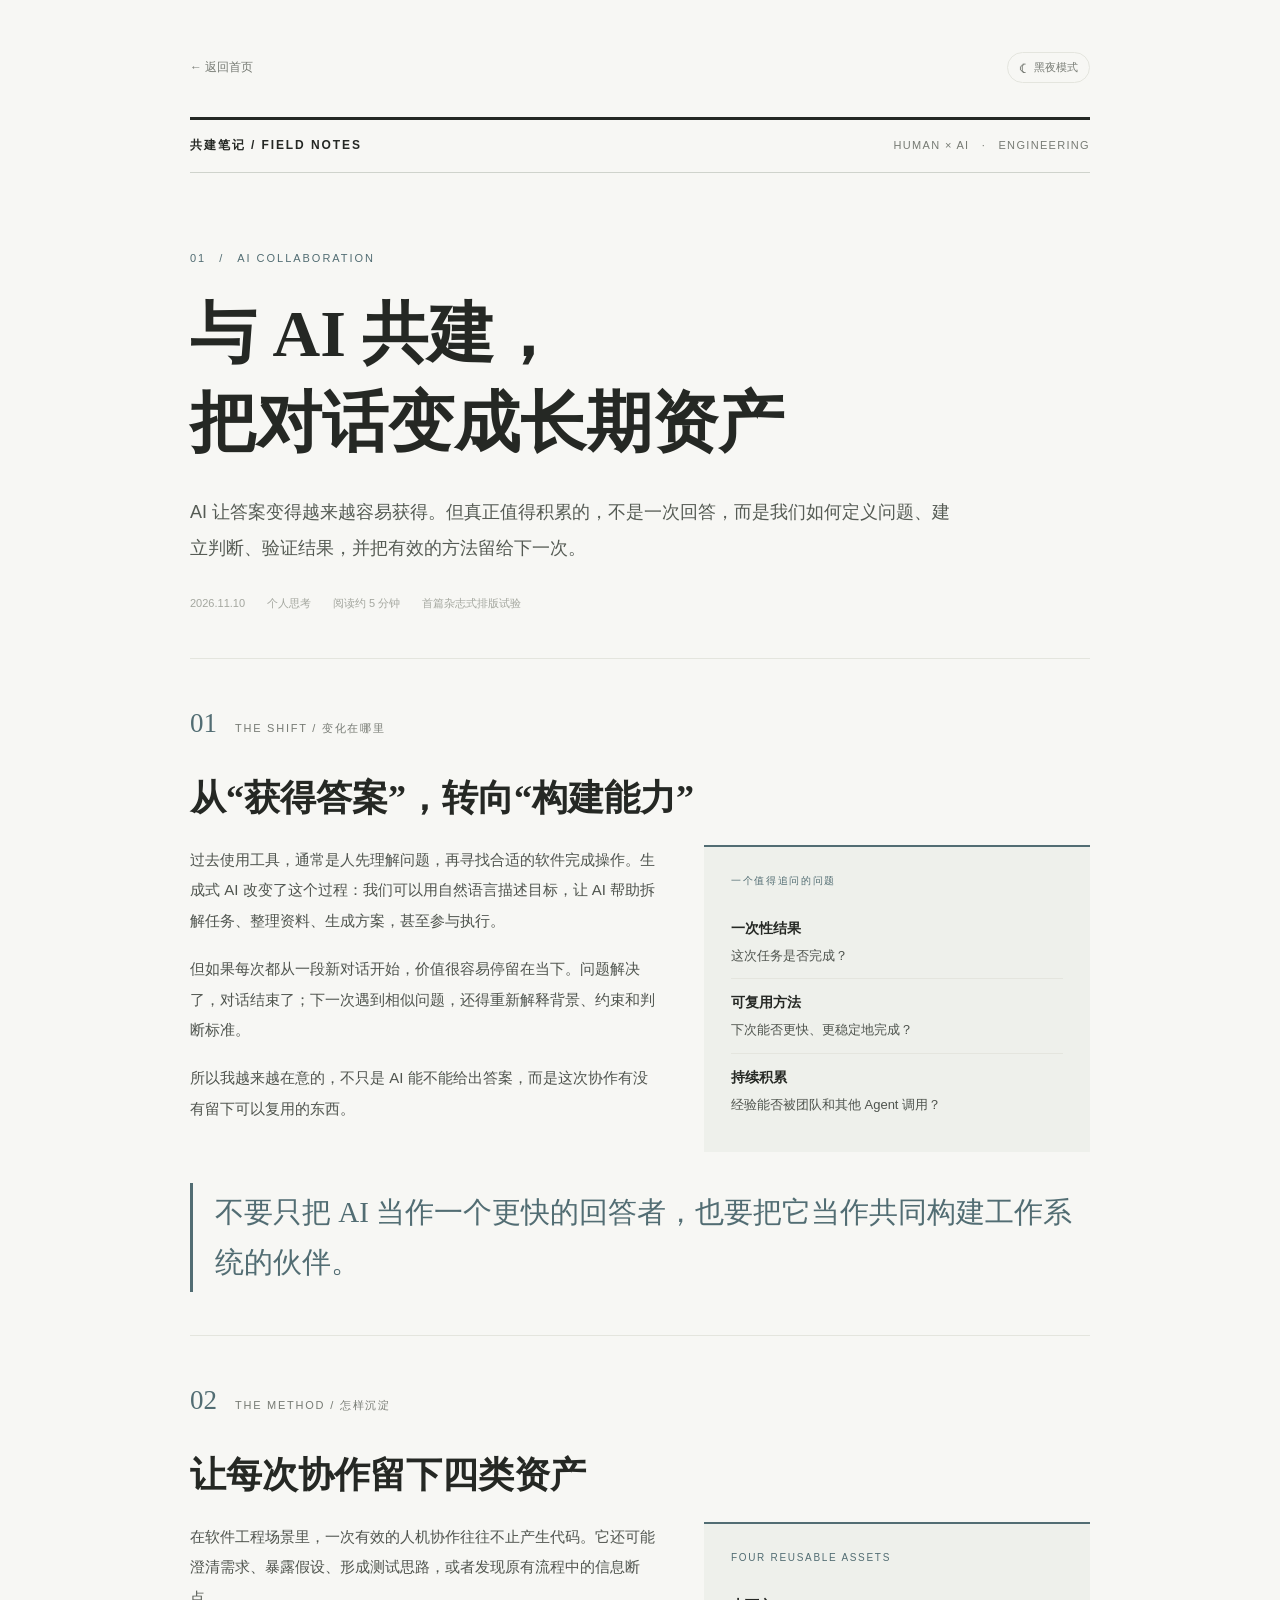
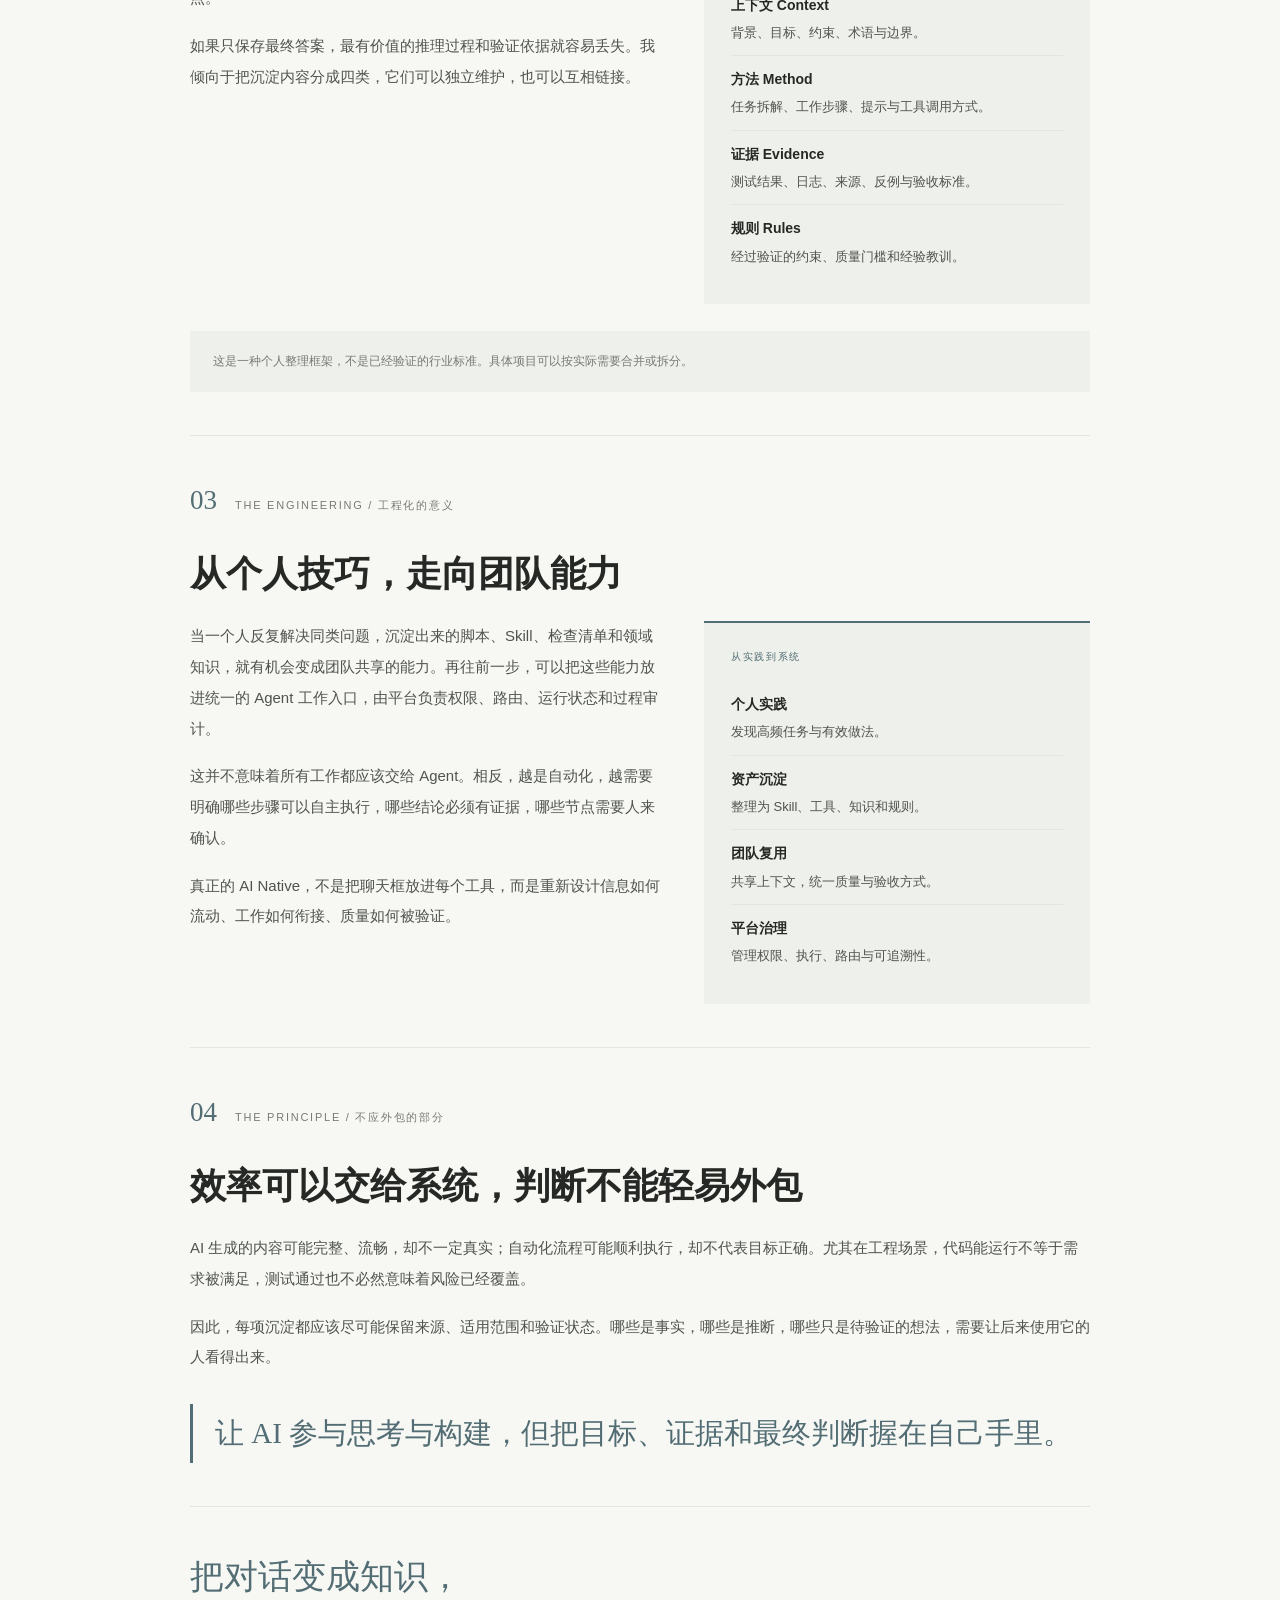
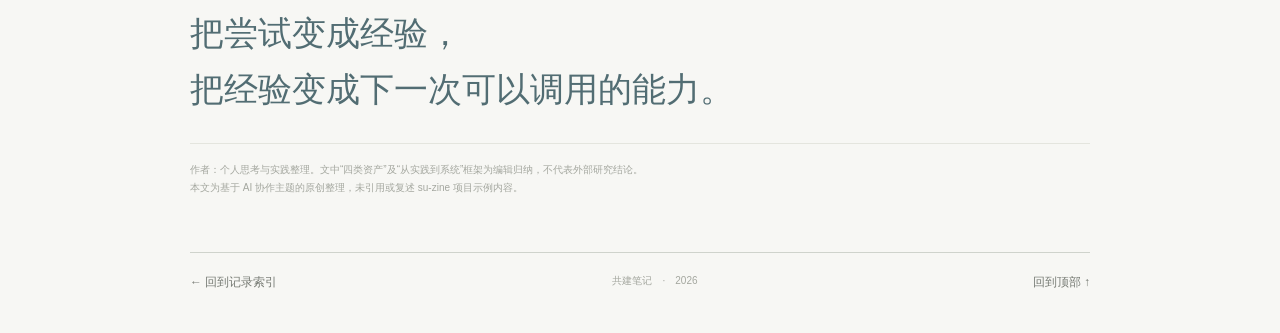
==== notes/2026-11-10-ai-collaboration-as-assets.html @ 243e5dc9 "Publish editorial article on AI collaboration as reusable assets" ====
<!doctype html>
<html lang="zh-CN">
<head>
  <meta charset="utf-8">
  <meta name="viewport" content="width=device-width, initial-scale=1">
  <meta name="theme-color" content="#f7f7f4">
  <script src="../assets/theme.js"></script>
  <meta name="description" content="一次关于 AI 共建的思考：如何把即时对话变成可复用的知识、方法与工程资产。">
  <title>与 AI 共建：把对话变成长期资产 · 共建笔记</title>
  <link rel="stylesheet" href="../assets/site.css">
</head>
<body>
  <div class="zine-article-shell">
    <header class="article-header">
      <a class="back-link" href="../index.html">← 返回首页</a>
      <button class="theme-toggle" type="button" data-theme-toggle aria-label="切换到黑夜模式" aria-pressed="false" title="切换到黑夜模式">
        <span class="theme-toggle-icon" aria-hidden="true">☾</span>
        <span class="theme-toggle-label">黑夜模式</span>
      </button>
    </header>

    <div class="zine-masthead">
      <strong>共建笔记 / FIELD NOTES</strong>
      <span>HUMAN × AI　·　ENGINEERING</span>
    </div>

    <main>
      <header class="zine-hero">
        <p class="zine-kicker">01　/　AI COLLABORATION</p>
        <h1>与 AI 共建，<br>把对话变成长期资产</h1>
        <p class="zine-deck">AI 让答案变得越来越容易获得。但真正值得积累的，不是一次回答，而是我们如何定义问题、建立判断、验证结果，并把有效的方法留给下一次。</p>
        <div class="zine-meta">
          <time datetime="2026-11-10">2026.11.10</time>
          <span>个人思考</span>
          <span>阅读约 5 分钟</span>
          <span>首篇杂志式排版试验</span>
        </div>
      </header>

      <article>
        <section class="zine-section">
          <div class="zine-section-head">
            <span class="zine-section-no">01</span>
            <span class="zine-section-label">THE SHIFT / 变化在哪里</span>
          </div>
          <h2>从“获得答案”，转向“构建能力”</h2>
          <div class="zine-columns">
            <div class="zine-copy">
              <p>过去使用工具，通常是人先理解问题，再寻找合适的软件完成操作。生成式 AI 改变了这个过程：我们可以用自然语言描述目标，让 AI 帮助拆解任务、整理资料、生成方案，甚至参与执行。</p>
              <p>但如果每次都从一段新对话开始，价值很容易停留在当下。问题解决了，对话结束了；下一次遇到相似问题，还得重新解释背景、约束和判断标准。</p>
              <p>所以我越来越在意的，不只是 AI 能不能给出答案，而是这次协作有没有留下可以复用的东西。</p>
            </div>
            <aside class="zine-panel">
              <p class="zine-panel-label">一个值得追问的问题</p>
              <ul>
                <li><strong>一次性结果</strong>这次任务是否完成？</li>
                <li><strong>可复用方法</strong>下次能否更快、更稳定地完成？</li>
                <li><strong>持续积累</strong>经验能否被团队和其他 Agent 调用？</li>
              </ul>
            </aside>
          </div>
          <blockquote class="zine-quote">不要只把 AI 当作一个更快的回答者，也要把它当作共同构建工作系统的伙伴。</blockquote>
        </section>

        <section class="zine-section">
          <div class="zine-section-head">
            <span class="zine-section-no">02</span>
            <span class="zine-section-label">THE METHOD / 怎样沉淀</span>
          </div>
          <h2>让每次协作留下四类资产</h2>
          <div class="zine-columns">
            <div class="zine-copy">
              <p>在软件工程场景里，一次有效的人机协作往往不止产生代码。它还可能澄清需求、暴露假设、形成测试思路，或者发现原有流程中的信息断点。</p>
              <p>如果只保存最终答案，最有价值的推理过程和验证依据就容易丢失。我倾向于把沉淀内容分成四类，它们可以独立维护，也可以互相链接。</p>
            </div>
            <aside class="zine-panel">
              <p class="zine-panel-label">FOUR REUSABLE ASSETS</p>
              <ul>
                <li><strong>上下文 Context</strong>背景、目标、约束、术语与边界。</li>
                <li><strong>方法 Method</strong>任务拆解、工作步骤、提示与工具调用方式。</li>
                <li><strong>证据 Evidence</strong>测试结果、日志、来源、反例与验收标准。</li>
                <li><strong>规则 Rules</strong>经过验证的约束、质量门槛和经验教训。</li>
              </ul>
            </aside>
          </div>
          <p class="zine-note">这是一种个人整理框架，不是已经验证的行业标准。具体项目可以按实际需要合并或拆分。</p>
        </section>

        <section class="zine-section">
          <div class="zine-section-head">
            <span class="zine-section-no">03</span>
            <span class="zine-section-label">THE ENGINEERING / 工程化的意义</span>
          </div>
          <h2>从个人技巧，走向团队能力</h2>
          <div class="zine-columns">
            <div class="zine-copy">
              <p>当一个人反复解决同类问题，沉淀出来的脚本、Skill、检查清单和领域知识，就有机会变成团队共享的能力。再往前一步，可以把这些能力放进统一的 Agent 工作入口，由平台负责权限、路由、运行状态和过程审计。</p>
              <p>这并不意味着所有工作都应该交给 Agent。相反，越是自动化，越需要明确哪些步骤可以自主执行，哪些结论必须有证据，哪些节点需要人来确认。</p>
              <p>真正的 AI Native，不是把聊天框放进每个工具，而是重新设计信息如何流动、工作如何衔接、质量如何被验证。</p>
            </div>
            <aside class="zine-panel">
              <p class="zine-panel-label">从实践到系统</p>
              <ul>
                <li><strong>个人实践</strong>发现高频任务与有效做法。</li>
                <li><strong>资产沉淀</strong>整理为 Skill、工具、知识和规则。</li>
                <li><strong>团队复用</strong>共享上下文，统一质量与验收方式。</li>
                <li><strong>平台治理</strong>管理权限、执行、路由与可追溯性。</li>
              </ul>
            </aside>
          </div>
        </section>

        <section class="zine-section">
          <div class="zine-section-head">
            <span class="zine-section-no">04</span>
            <span class="zine-section-label">THE PRINCIPLE / 不应外包的部分</span>
          </div>
          <h2>效率可以交给系统，判断不能轻易外包</h2>
          <div class="zine-copy">
            <p>AI 生成的内容可能完整、流畅，却不一定真实；自动化流程可能顺利执行，却不代表目标正确。尤其在工程场景，代码能运行不等于需求被满足，测试通过也不必然意味着风险已经覆盖。</p>
            <p>因此，每项沉淀都应该尽可能保留来源、适用范围和验证状态。哪些是事实，哪些是推断，哪些只是待验证的想法，需要让后来使用它的人看得出来。</p>
          </div>
          <blockquote class="zine-quote">让 AI 参与思考与构建，但把目标、证据和最终判断握在自己手里。</blockquote>
        </section>
      </article>

      <section class="zine-closing">
        <p>把对话变成知识，<br>把尝试变成经验，<br>把经验变成下一次可以调用的能力。</p>
        <div class="zine-source">作者：个人思考与实践整理。文中“四类资产”及“从实践到系统”框架为编辑归纳，不代表外部研究结论。<br>本文为基于 AI 协作主题的原创整理，未引用或复述 su-zine 项目示例内容。</div>
      </section>
    </main>

    <footer class="zine-footer">
      <a class="back-link" href="../index.html">← 回到记录索引</a>
      <span>共建笔记　·　2026</span>
      <a class="back-link" href="#top" onclick="window.scrollTo({top:0,behavior:'smooth'}); return false;">回到顶部 ↑</a>
    </footer>
  </div>
</body>
</html>
---- assets/site.css ----
:root {
  color-scheme: light;
  --paper: #f7f7f4;
  --ink: #252824;
  --muted: #777b74;
  --faint: #a4a79f;
  --line: #e4e5de;
  --accent: #526d73;
  --accent-soft: #e9efed;
  --surface-soft: #eef0eb;
  --body-copy: #4f544e;
  --lead-copy: #555b54;
  --quote-copy: #626a63;
  --code-bg: #eceee9;
  --rule-accent: #aeb7b2;
  --soft-rule: #cfd3cc;
  --hover-surface: rgba(255, 255, 255, .45);
  --serif: "Iowan Old Style", "Baskerville", "Times New Roman", "Songti SC", "STSong", serif;
  --sans: -apple-system, BlinkMacSystemFont, "Segoe UI", "PingFang SC", "Hiragino Sans GB", "Microsoft YaHei", sans-serif;
}
:root[data-theme="dark"] {
  color-scheme: dark;
  --paper: #171b19;
  --ink: #e5e9e3;
  --muted: #a0a9a1;
  --faint: #79837b;
  --line: #343d37;
  --accent: #9bb8b3;
  --accent-soft: #263733;
  --surface-soft: #202824;
  --body-copy: #c3cbc3;
  --lead-copy: #cbd2cb;
  --quote-copy: #aeb9b0;
  --code-bg: #29312b;
  --rule-accent: #60766e;
  --soft-rule: #414b44;
  --hover-surface: rgba(255, 255, 255, .035);
}
* { box-sizing: border-box; }
html { scroll-behavior: smooth; }
body {
  margin: 0;
  background: var(--paper);
  color: var(--ink);
  font-family: var(--sans);
  font-size: 15px;
  line-height: 1.8;
  -webkit-font-smoothing: antialiased;
  transition: background-color .22s ease, color .22s ease;
}
a { color: inherit; text-decoration: none; }
a:focus-visible, button:focus-visible { outline: 2px solid var(--accent); outline-offset: 4px; }
.page-shell { width: min(100% - 56px, 1040px); margin: 0 auto; }
.site-header {
  height: 82px;
  display: flex;
  align-items: center;
  justify-content: space-between;
  border-bottom: 1px solid var(--line);
}
.wordmark { display: inline-flex; align-items: center; gap: 11px; font-size: 14px; font-weight: 600; letter-spacing: .08em; }
.wordmark-mark { width: 9px; height: 9px; border-radius: 50%; background: var(--accent); display: inline-block; }
.site-nav { display: flex; align-items: center; gap: 28px; color: var(--muted); font-size: 13px; }
.site-nav a, .site-footer a { transition: color .2s ease; }
.site-nav a:hover, .site-footer a:hover { color: var(--accent); }
.theme-toggle {
  display: inline-flex;
  align-items: center;
  gap: 7px;
  padding: 7px 11px;
  border: 1px solid var(--line);
  border-radius: 999px;
  background: transparent;
  color: var(--muted);
  font: inherit;
  font-size: 11px;
  line-height: 1.2;
  white-space: nowrap;
  cursor: pointer;
  transition: border-color .2s ease, color .2s ease, background-color .2s ease;
}
.theme-toggle:hover { border-color: var(--accent); color: var(--accent); }
.theme-toggle-icon { font-size: 15px; line-height: 1; }
.hero { min-height: 510px; padding: 112px 0 88px; position: relative; }
.eyebrow { margin: 0 0 20px; color: var(--accent); font-size: 10px; font-weight: 650; letter-spacing: .2em; line-height: 1.5; }
.eyebrow span { padding: 0 5px; color: var(--faint); }
.hero h1 {
  margin: 0;
  font-family: var(--serif);
  font-size: clamp(42px, 6.1vw, 68px);
  font-weight: 400;
  letter-spacing: -.045em;
  line-height: 1.28;
}
.hero-copy { margin: 28px 0 24px; color: var(--muted); font-size: 14px; line-height: 2.1; }
.text-link { display: inline-flex; gap: 12px; align-items: center; padding-bottom: 4px; border-bottom: 1px solid var(--rule-accent); font-size: 12px; color: var(--accent); }
.text-link span { font-size: 15px; transition: transform .2s ease; }
.text-link:hover span { transform: translateY(3px); }
.hero-index { position: absolute; right: 2px; bottom: 84px; display: flex; align-items: center; gap: 12px; color: var(--faint); font-size: 10px; letter-spacing: .12em; }
.hero-index-line { width: 54px; height: 1px; background: var(--soft-rule); }
.section-block { padding: 74px 0 84px; border-top: 1px solid var(--line); }
.section-heading { display: flex; justify-content: space-between; align-items: end; margin-bottom: 35px; }
.section-heading .eyebrow { margin-bottom: 9px; }
.section-heading h2 { margin: 0; font-family: var(--serif); font-weight: 400; font-size: 31px; letter-spacing: -.025em; }
.section-note { margin: 0 0 3px; color: var(--muted); font-size: 12px; line-height: 1.9; text-align: right; }
.topic-grid { display: grid; grid-template-columns: repeat(4, 1fr); border-top: 1px solid var(--line); border-bottom: 1px solid var(--line); }
.topic-card { min-height: 198px; padding: 23px 22px 20px 0; }
.topic-card + .topic-card { padding-left: 22px; border-left: 1px solid var(--line); }
.topic-number { color: var(--faint); font-size: 10px; letter-spacing: .12em; }
.topic-card h3 { margin: 24px 0 9px; font-family: var(--serif); font-size: 21px; font-weight: 400; letter-spacing: -.02em; }
.topic-card p { min-height: 48px; margin: 0; color: var(--muted); font-size: 12px; line-height: 1.85; }
.topic-caption { display: inline-block; margin-top: 17px; color: var(--accent); font-size: 10px; letter-spacing: .04em; }
.journal-section { padding-top: 74px; }
.section-count { margin-bottom: 7px; color: var(--faint); font-size: 10px; letter-spacing: .16em; }
.writing-list { border-top: 1px solid var(--line); }
.writing-item { display: grid; grid-template-columns: 130px 1fr 100px 20px; align-items: center; gap: 20px; min-height: 91px; border-bottom: 1px solid var(--line); transition: padding .2s ease, background .2s ease; }
.writing-item:hover { padding-left: 10px; background: var(--hover-surface); }
.writing-date { color: var(--faint); font-size: 11px; letter-spacing: .08em; }
.writing-main { display: flex; flex-direction: column; gap: 3px; }
.writing-title { font-family: var(--serif); font-size: 19px; }
.writing-excerpt { color: var(--muted); font-size: 11px; }
.writing-tag { justify-self: start; padding: 3px 9px; border-radius: 2px; background: var(--accent-soft); color: var(--accent); font-size: 10px; }
.writing-arrow { color: var(--faint); font-size: 16px; text-align: right; }
.list-footnote { margin: 18px 0 0; color: var(--faint); font-size: 11px; }
.about-block { margin: 16px 0 78px; padding: 55px 7%; background: var(--surface-soft); text-align: center; }
.about-block .eyebrow { margin-bottom: 22px; }
.about-statement { margin: 0; font-family: var(--serif); font-size: clamp(25px, 3.5vw, 36px); line-height: 1.55; letter-spacing: -.025em; }
.about-copy { margin: 17px auto 0; max-width: 460px; color: var(--muted); font-size: 12px; }
.site-footer { display: flex; justify-content: space-between; align-items: center; min-height: 74px; border-top: 1px solid var(--line); color: var(--faint); font-size: 10px; letter-spacing: .04em; }
.article-shell { width: min(100% - 48px, 720px); margin: 0 auto; }
.article-header { display: flex; align-items: center; justify-content: space-between; padding: 52px 0 0; }
.back-link { color: var(--muted); font-size: 12px; }
.back-link:hover { color: var(--accent); }
.article-heading { padding: 90px 0 48px; border-bottom: 1px solid var(--line); }
.article-heading .eyebrow { margin-bottom: 17px; }
.article-heading h1 { margin: 0; font-family: var(--serif); font-size: clamp(36px, 6vw, 52px); font-weight: 400; line-height: 1.3; letter-spacing: -.04em; }
.article-meta { display: flex; gap: 18px; margin-top: 22px; color: var(--faint); font-size: 11px; }
.article-lead { margin: 38px 0 42px; color: var(--lead-copy); font-size: 17px; line-height: 2; }
.prose { padding-bottom: 90px; }
.prose h2 { margin: 46px 0 15px; font-family: var(--serif); font-size: 25px; font-weight: 400; }
.prose h3 { margin: 32px 0 12px; font-size: 16px; font-weight: 600; }
.prose p { margin: 0 0 19px; color: var(--body-copy); font-size: 14px; line-height: 2.05; }
.prose blockquote { margin: 30px 0; padding: 4px 0 4px 20px; border-left: 2px solid var(--rule-accent); color: var(--quote-copy); font-family: var(--serif); font-size: 19px; line-height: 1.8; }
.prose ul { padding-left: 1.3em; color: var(--body-copy); }
.prose li { padding-left: 4px; margin: 8px 0; font-size: 14px; line-height: 1.9; }
.prose a { color: var(--accent); text-decoration: underline; text-underline-offset: 3px; }
.prose code { padding: 2px 5px; background: var(--code-bg); border-radius: 3px; font-size: .9em; }
.article-footer { padding: 22px 0 45px; border-top: 1px solid var(--line); color: var(--faint); font-size: 11px; }
@media (max-width: 720px) {
  .page-shell { width: min(100% - 40px, 560px); }
  .site-header { height: 70px; }
  .site-nav { gap: 14px; font-size: 12px; }
  .theme-toggle { padding: 6px 9px; }
  .hero { min-height: 470px; padding: 100px 0 75px; }
  .hero h1 { font-size: clamp(40px, 10vw, 58px); }
  .hero-index { bottom: 40px; }
  .section-block { padding: 60px 0 65px; }
  .topic-grid { grid-template-columns: repeat(2, 1fr); }
  .topic-card { min-height: 180px; padding: 20px 15px 20px 0; }
  .topic-card + .topic-card { padding-left: 15px; }
  .topic-card:nth-child(3) { padding-left: 0; border-left: 0; border-top: 1px solid var(--line); }
  .topic-card:nth-child(4) { border-top: 1px solid var(--line); }
  .topic-card h3 { margin-top: 18px; font-size: 19px; }
  .topic-card p { min-height: 60px; }
  .writing-item { grid-template-columns: 78px 1fr 18px; gap: 12px; padding: 15px 0; }
  .writing-tag { display: none; }
  .writing-title { font-size: 17px; }
  .writing-excerpt { font-size: 10px; }
  .about-block { margin: 8px 0 55px; padding: 42px 18px; }
  .site-footer { gap: 12px; flex-wrap: wrap; padding: 18px 0; }
  .article-shell { width: min(100% - 40px, 560px); }
  .article-heading { padding: 70px 0 36px; }
  .article-lead { font-size: 15px; }
}
@media (max-width: 390px) {
  .site-nav { gap: 10px; }
  .wordmark { font-size: 13px; }
  .theme-toggle-label { display: none; }
  .desktop-break { display: none; }
}
@media (prefers-reduced-motion: reduce) {
  html { scroll-behavior: auto; }
  *, *::before, *::after { transition-duration: .01ms !important; }
}


/* Editorial zine article layout — adapted from the su-zine visual language. */
.zine-article-shell { width: min(100% - 48px, 900px); margin: 0 auto; }
.zine-masthead {
  display:flex; justify-content:space-between; align-items:center; gap:20px;
  border-top:3px solid var(--ink); border-bottom:1px solid var(--soft-rule);
  padding:15px 0; margin-top:34px; color:var(--muted);
  font-size:11px; letter-spacing:.12em;
}
.zine-masthead strong { color:var(--ink); font-size:12px; letter-spacing:.16em; }
.zine-hero { padding:76px 0 44px; border-bottom:1px solid var(--line); }
.zine-kicker { margin:0 0 22px; color:var(--accent); font-size:11px; letter-spacing:.18em; }
.zine-hero h1 {
  max-width:820px; margin:0; color:var(--ink);
  font-family:var(--serif); font-size:clamp(39px,6.4vw,66px);
  font-weight:700; line-height:1.34; letter-spacing:0;
}
.zine-deck { max-width:760px; margin:27px 0 0; color:var(--lead-copy); font-size:18px; line-height:2; }
.zine-meta { display:flex; flex-wrap:wrap; gap:12px 22px; margin-top:28px; color:var(--faint); font-size:11px; }
.zine-section { padding:40px 0 43px; border-bottom:1px solid var(--line); }
.zine-section-head { display:flex; align-items:baseline; gap:18px; margin-bottom:23px; }
.zine-section-no { color:var(--accent); font-family:var(--serif); font-size:27px; }
.zine-section-label { color:var(--muted); font-size:11px; letter-spacing:.16em; }
.zine-section h2 { margin:0 0 20px; color:var(--ink); font-family:var(--serif); font-size:clamp(26px,3.4vw,36px); font-weight:700; line-height:1.5; }
.zine-columns { display:grid; grid-template-columns:1.1fr .9fr; gap:42px; align-items:start; }
.zine-copy p { margin:0 0 17px; color:var(--body-copy); font-size:15px; line-height:2.05; }
.zine-panel { padding:25px 27px; background:var(--surface-soft); border-top:2px solid var(--accent); }
.zine-panel-label { margin:0 0 15px; color:var(--accent); font-size:10px; letter-spacing:.17em; }
.zine-panel ul { margin:0; padding:0; list-style:none; }
.zine-panel li { padding:11px 0; border-top:1px solid var(--line); color:var(--body-copy); font-size:13px; line-height:1.8; }
.zine-panel li:first-child { border-top:0; }
.zine-panel li strong { display:block; margin-bottom:3px; color:var(--ink); font-size:14px; font-weight:600; }
.zine-quote { margin:31px 0 0; padding:5px 0 5px 22px; border-left:3px solid var(--accent); color:var(--accent); font-family:var(--serif); font-size:clamp(22px,3vw,29px); line-height:1.7; }
.zine-note { margin:27px 0 0; padding:19px 23px; background:var(--surface-soft); color:var(--muted); font-size:12px; line-height:1.9; }
.zine-closing { padding:42px 0 55px; }
.zine-closing p { max-width:760px; margin:0; color:var(--accent); font-family:var(--serif); font-size:clamp(24px,3.5vw,34px); line-height:1.65; }
.zine-source { margin-top:25px; padding-top:17px; border-top:1px solid var(--line); color:var(--faint); font-size:10px; line-height:1.8; }
.zine-footer { display:flex; justify-content:space-between; gap:20px; padding:19px 0 40px; border-top:1px solid var(--soft-rule); color:var(--faint); font-size:10px; }
:root[data-theme="dark"] .zine-panel { background:#202824; }
@media (max-width:720px) {
  .zine-article-shell { width:min(100% - 40px,560px); }
  .zine-masthead { margin-top:20px; }
  .zine-hero { padding:57px 0 34px; }
  .zine-deck { font-size:16px; }
  .zine-section { padding:31px 0 34px; }
  .zine-columns { grid-template-columns:1fr; gap:14px; }
  .zine-panel { padding:20px; }
  .zine-footer { flex-wrap:wrap; }
}
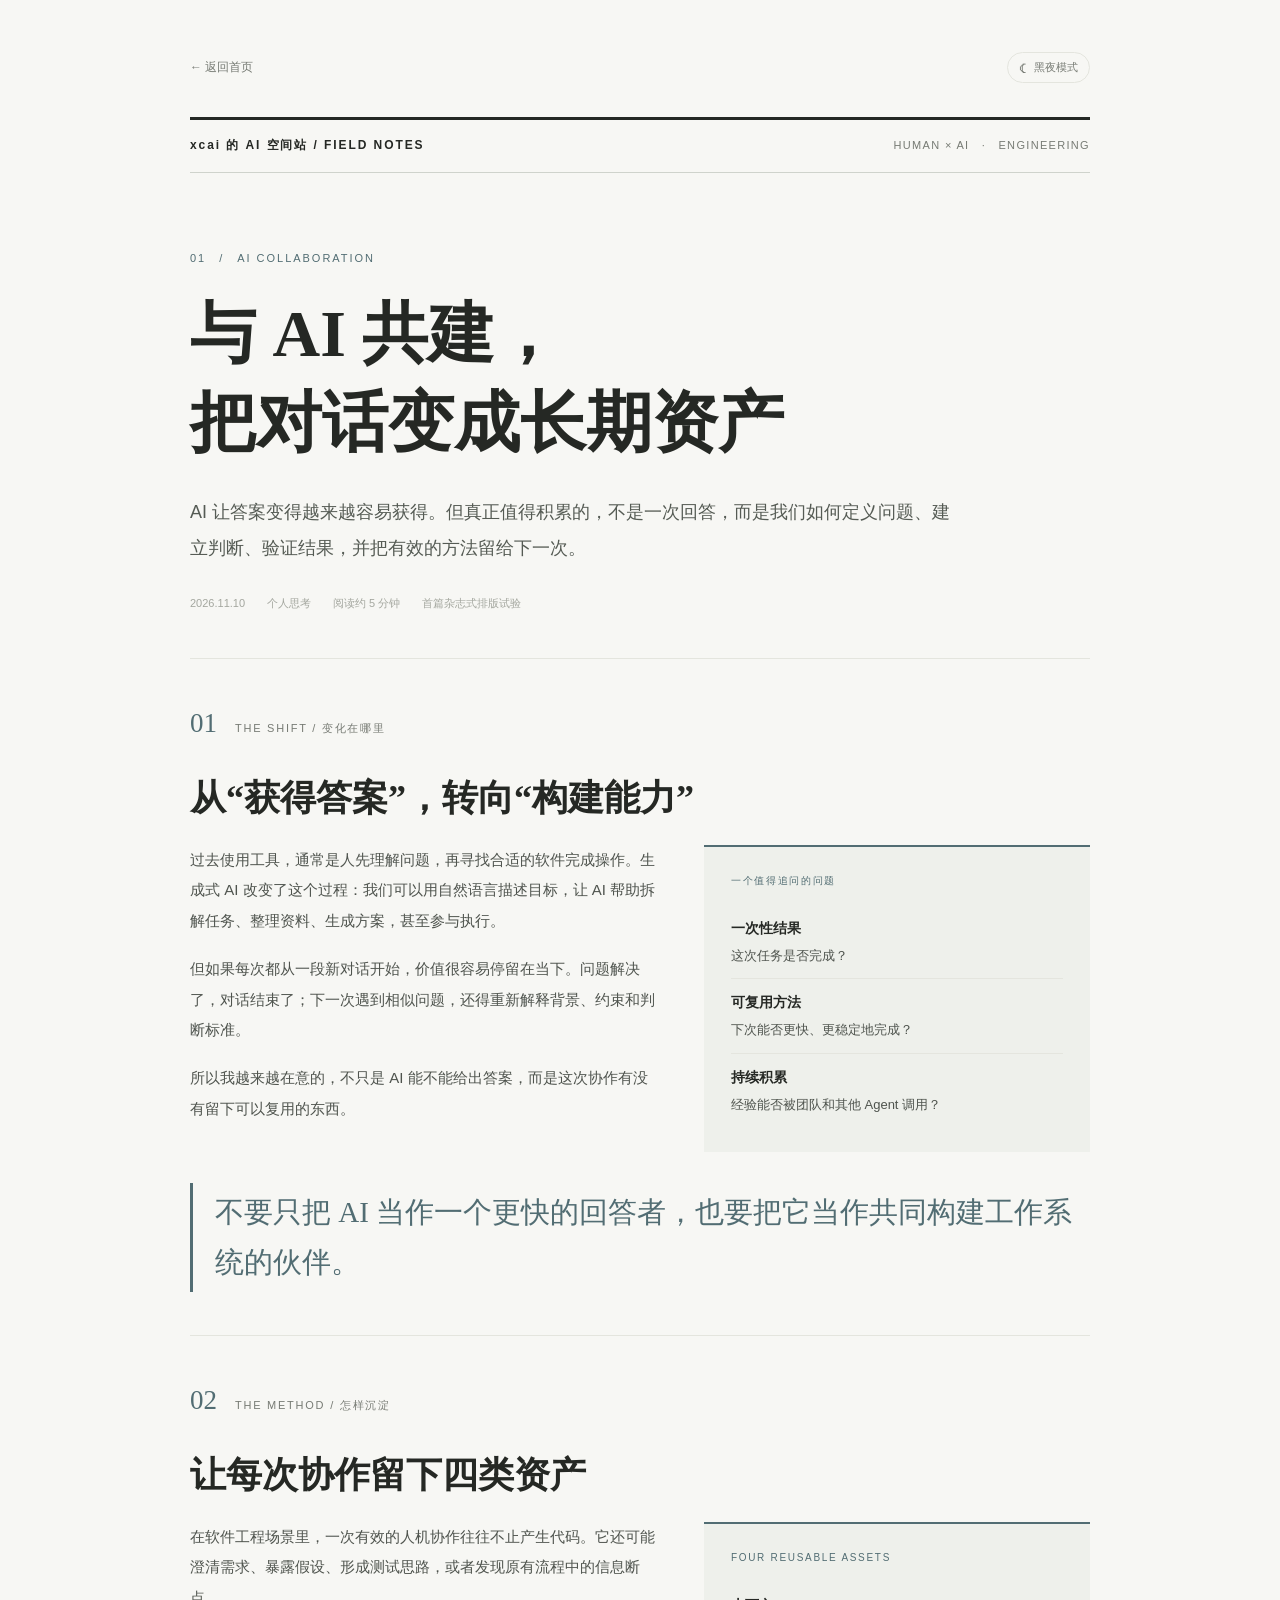
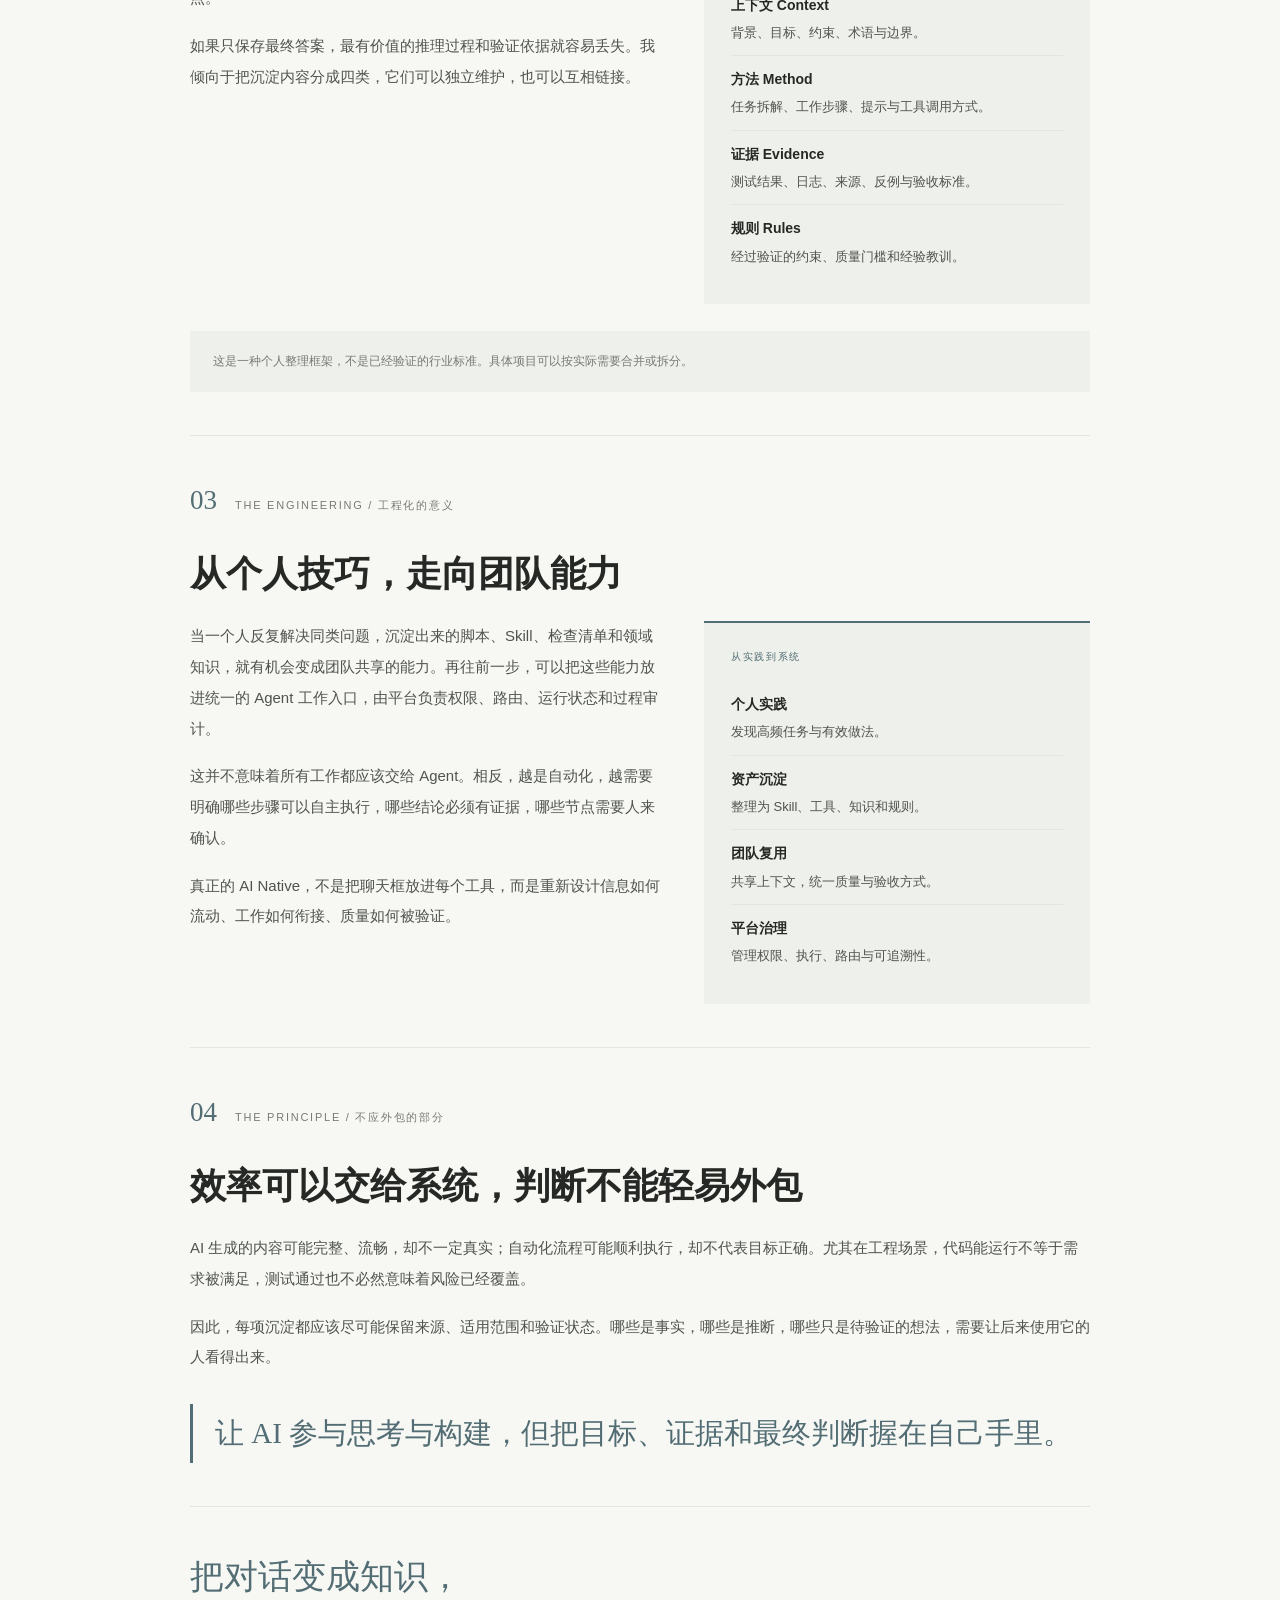
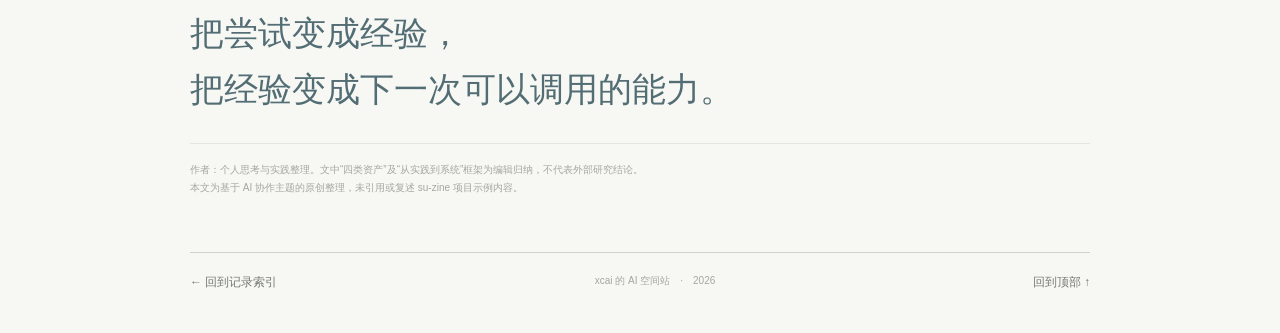
==== commit 365817ab: "Rename site to xcai AI Space Station" ====
--- a/notes/2026-11-10-ai-collaboration-as-assets.html
+++ b/notes/2026-11-10-ai-collaboration-as-assets.html
@@ -6,7 +6,7 @@
   <meta name="theme-color" content="#f7f7f4">
   <script src="../assets/theme.js"></script>
   <meta name="description" content="一次关于 AI 共建的思考：如何把即时对话变成可复用的知识、方法与工程资产。">
-  <title>与 AI 共建：把对话变成长期资产 · 共建笔记</title>
+  <title>与 AI 共建：把对话变成长期资产 · xcai 的 AI 空间站</title>
   <link rel="stylesheet" href="../assets/site.css">
 </head>
 <body>
@@ -20,7 +20,7 @@
     </header>
 
     <div class="zine-masthead">
-      <strong>共建笔记 / FIELD NOTES</strong>
+      <strong>xcai 的 AI 空间站 / FIELD NOTES</strong>
       <span>HUMAN × AI　·　ENGINEERING</span>
     </div>
 
@@ -132,7 +132,7 @@
 
     <footer class="zine-footer">
       <a class="back-link" href="../index.html">← 回到记录索引</a>
-      <span>共建笔记　·　2026</span>
+      <span>xcai 的 AI 空间站　·　2026</span>
       <a class="back-link" href="#top" onclick="window.scrollTo({top:0,behavior:'smooth'}); return false;">回到顶部 ↑</a>
     </footer>
   </div>
--- a/assets/site.css
+++ b/assets/site.css
@@ -232,3 +232,18 @@
   .zine-panel { padding:20px; }
   .zine-footer { flex-wrap:wrap; }
 }
+
+
+/* Responsive, theme-aware diagrams for technical zine articles. */
+.zine-figure { margin:30px 0 34px; padding:22px 20px 14px; background:var(--surface-soft); border-top:2px solid var(--accent); }
+.zine-diagram { display:block; width:100%; height:auto; overflow:visible; }
+.zine-diagram text { paint-order:stroke; }
+.zine-diagram-compact { max-height:330px; }
+.zine-figure figcaption { margin-top:13px; color:var(--muted); font-size:11px; line-height:1.8; }
+.zine-figure + .zine-copy { margin-top:22px; }
+@media (max-width:720px) {
+  .zine-figure { margin:23px -2px 27px; padding:15px 8px 11px; overflow:hidden; }
+  .zine-diagram { min-width:620px; max-width:none; }
+  .zine-figure { overflow-x:auto; }
+  .zine-figure figcaption { position:sticky; left:0; }
+}
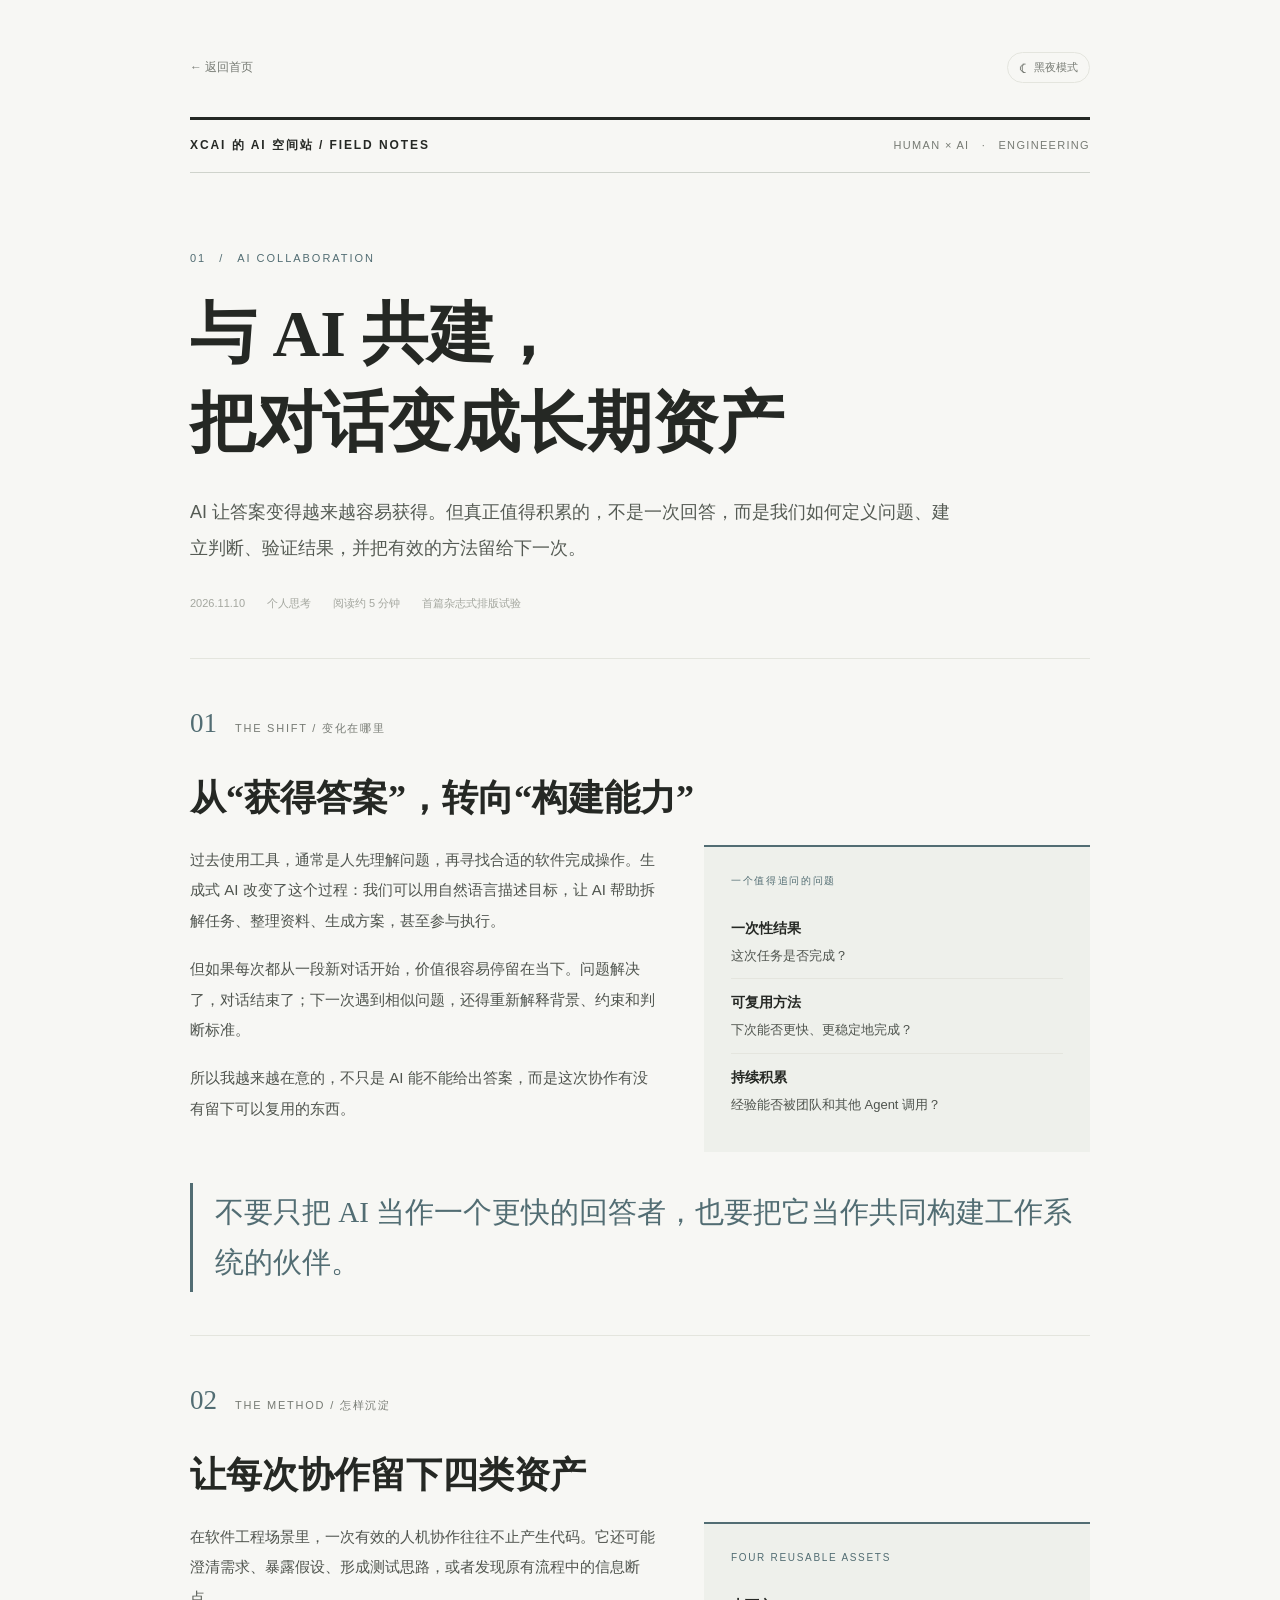
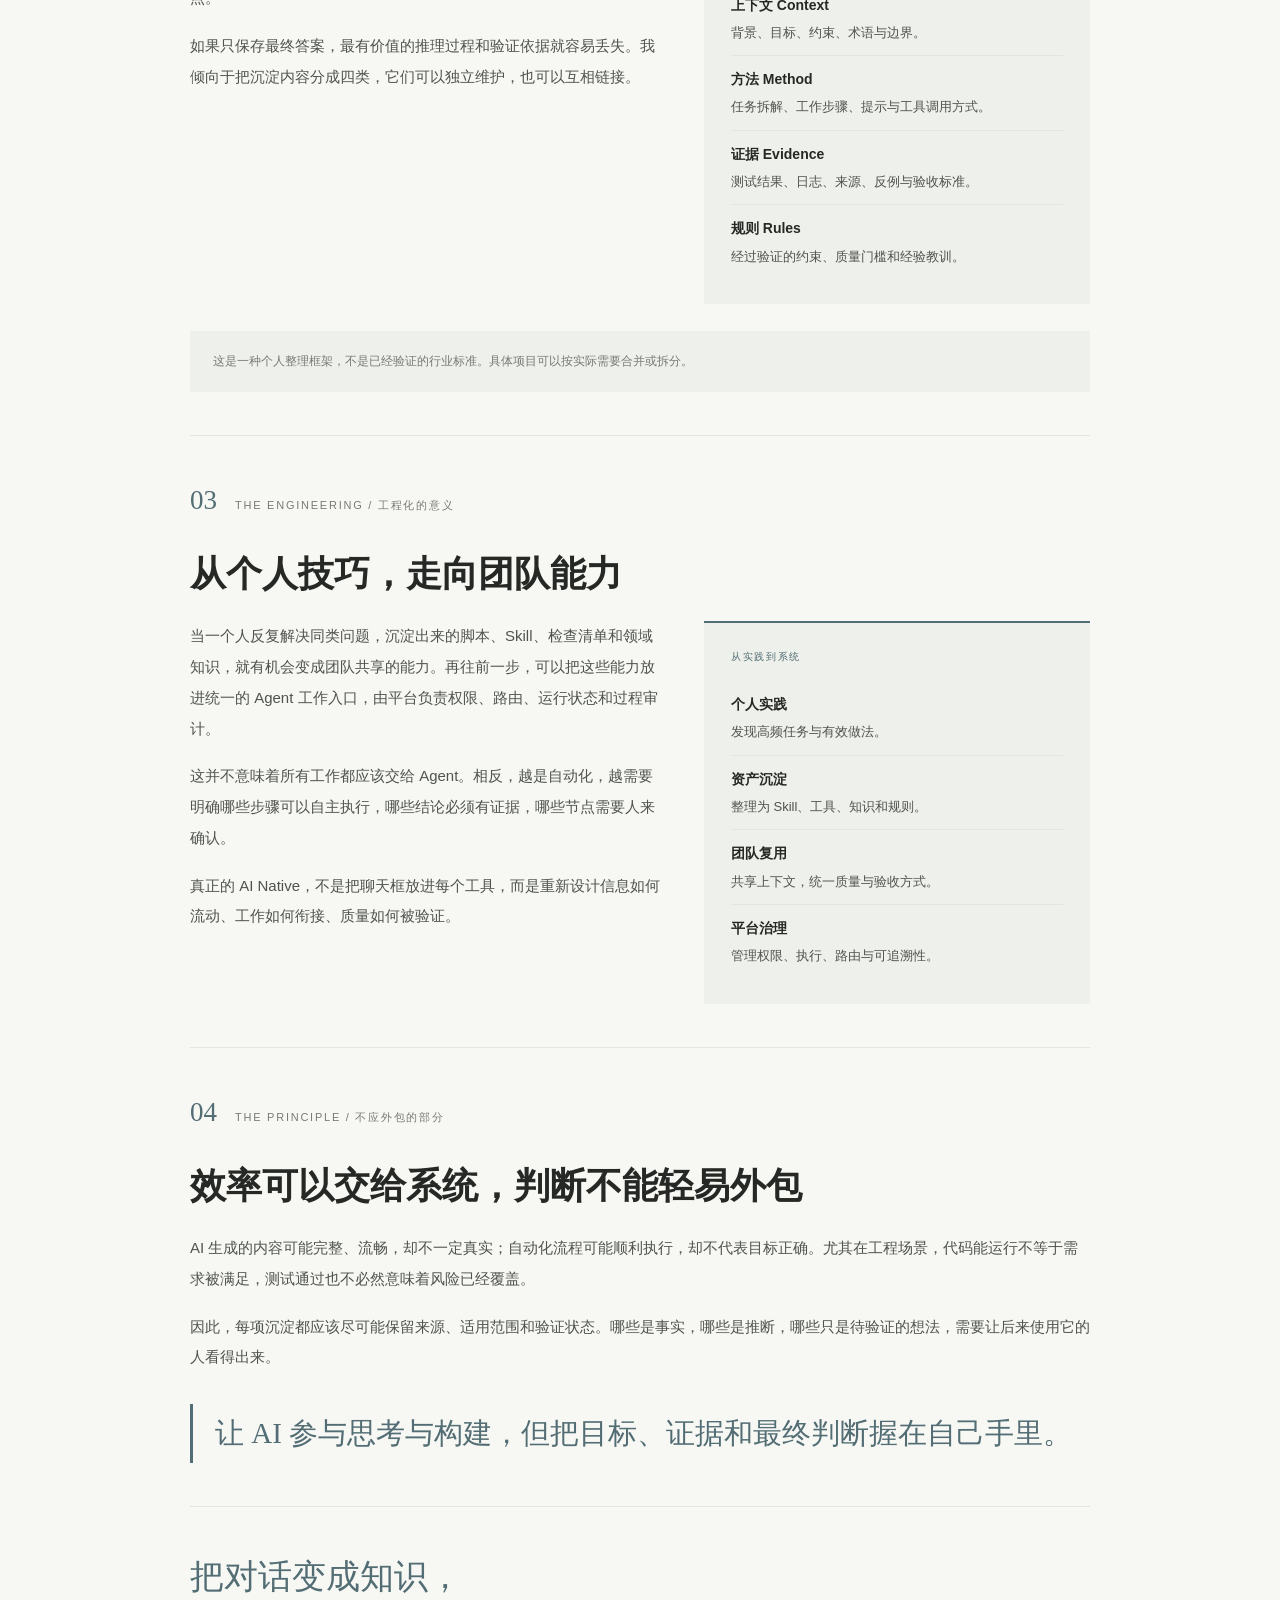
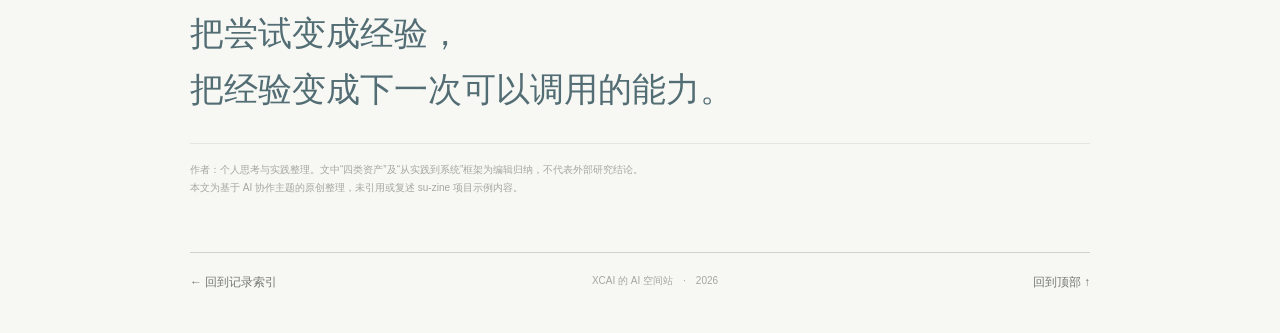
==== commit 069e3eb5: "Capitalize XCAI site brand" ====
--- a/notes/2026-11-10-ai-collaboration-as-assets.html
+++ b/notes/2026-11-10-ai-collaboration-as-assets.html
@@ -6,7 +6,7 @@
   <meta name="theme-color" content="#f7f7f4">
   <script src="../assets/theme.js"></script>
   <meta name="description" content="一次关于 AI 共建的思考：如何把即时对话变成可复用的知识、方法与工程资产。">
-  <title>与 AI 共建：把对话变成长期资产 · xcai 的 AI 空间站</title>
+  <title>与 AI 共建：把对话变成长期资产 · XCAI 的 AI 空间站</title>
   <link rel="stylesheet" href="../assets/site.css">
 </head>
 <body>
@@ -20,7 +20,7 @@
     </header>
 
     <div class="zine-masthead">
-      <strong>xcai 的 AI 空间站 / FIELD NOTES</strong>
+      <strong>XCAI 的 AI 空间站 / FIELD NOTES</strong>
       <span>HUMAN × AI　·　ENGINEERING</span>
     </div>
 
@@ -132,7 +132,7 @@
 
     <footer class="zine-footer">
       <a class="back-link" href="../index.html">← 回到记录索引</a>
-      <span>xcai 的 AI 空间站　·　2026</span>
+      <span>XCAI 的 AI 空间站　·　2026</span>
       <a class="back-link" href="#top" onclick="window.scrollTo({top:0,behavior:'smooth'}); return false;">回到顶部 ↑</a>
     </footer>
   </div>
